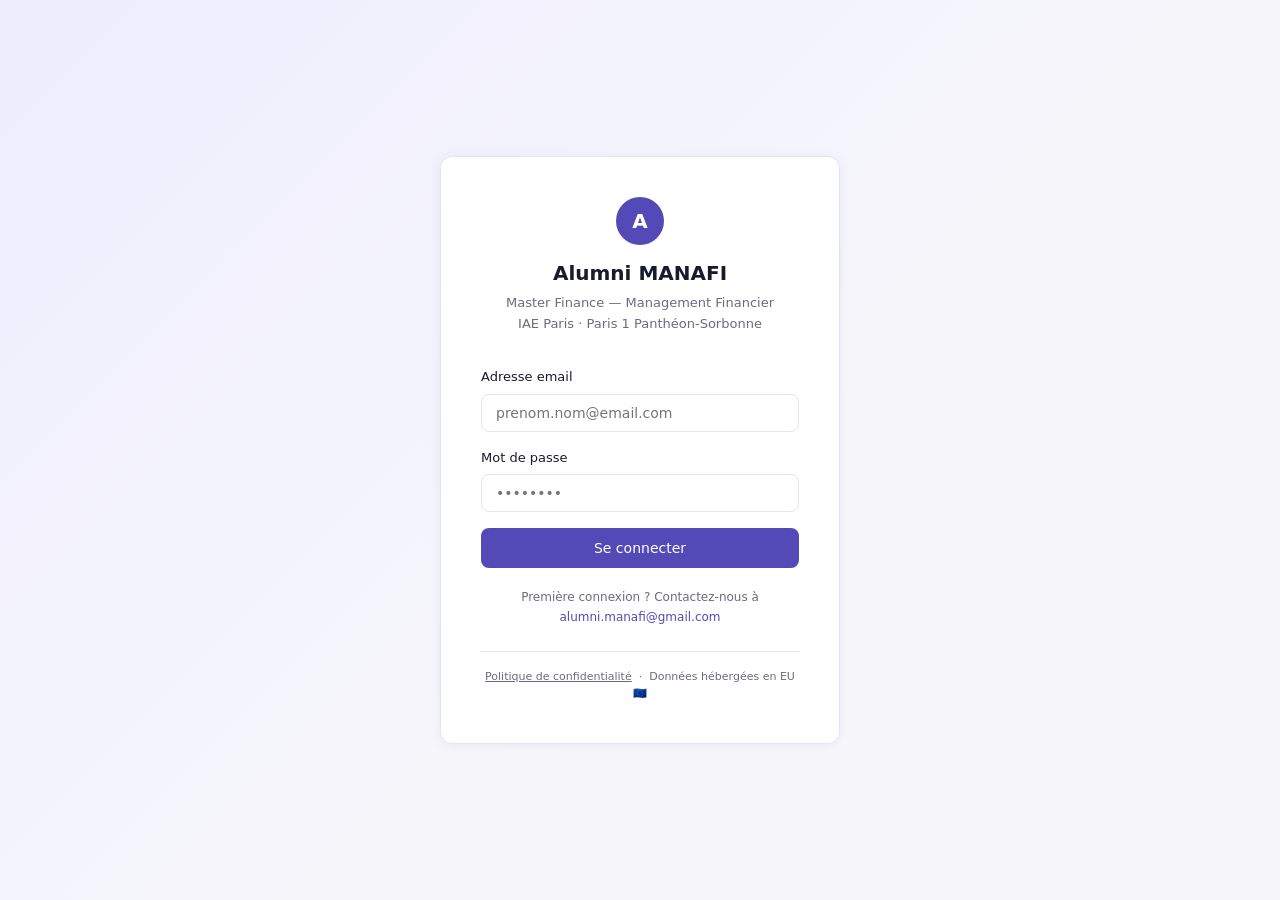
==== annuaire.html @ 84d00b67 "Refactor alumni filtering logic for status check" ====
<!DOCTYPE html>
<html lang="fr">
<head>
  <meta charset="UTF-8" />
  <meta name="viewport" content="width=device-width, initial-scale=1.0" />
  <title>Annuaire — Alumni MANAFI</title>
  <link rel="stylesheet" href="style.css" />
  <script src="config.js"></script>
  <script src="auth.js"></script>
</head>
<body>
  <div id="nav-container"></div>

  <div class="container">
    <div class="page-header" style="display:flex;justify-content:space-between;align-items:flex-start;flex-wrap:wrap;gap:12px;">
      <div>
        <h1>Annuaire alumni</h1>
        <p>Master Finance — Management Financier · IAE Paris</p>
      </div>
    </div>

    <div class="stats-row" id="stats-row">
      <div class="stat-card"><div class="stat-num" id="stat-total">—</div><div class="stat-label">Alumni</div></div>
      <div class="stat-card"><div class="stat-num" id="stat-promos">—</div><div class="stat-label">Promotions</div></div>
      <div class="stat-card"><div class="stat-num" id="stat-pays">—</div><div class="stat-label">Pays</div></div>
      <div class="stat-card"><div class="stat-num" id="stat-secteurs">—</div><div class="stat-label">Secteurs</div></div>
    </div>

    <div class="search-row">
      <input class="search-input" id="search" placeholder="Rechercher par nom, entreprise, poste…" oninput="filterAlumni()" />
      <select class="search-input" id="filter-promo" onchange="filterAlumni()" style="max-width:160px;">
        <option value="">Toutes les promos</option>
      </select>
      <select class="search-input" id="filter-secteur" onchange="filterAlumni()" style="max-width:180px;">
        <option value="">Tous les secteurs</option>
      </select>
    </div>

    <div class="grid-3" id="alumni-grid">
      <div class="loading">Chargement de l'annuaire…</div>
    </div>
  </div>

  <script>
    let allAlumni = [];

    async function init() {
      const user = await checkAuth();
      if (!user) return;

      document.getElementById('nav-container').innerHTML = renderNav('annuaire.html', user.email);

      try {
        const data = await baserowGet(CONFIG.TABLE_ALUMNI, '');
allAlumni = (data.results || []).filter(a => {
  const status = Array.isArray(a['Status']) ? a['Status'][0]?.value : a['Status']?.value;
  return a['RGPD'] === true && status === 'Actif';
});
        renderStats();
        renderFilters();
        renderAlumni(allAlumni);
      } catch (e) {
        document.getElementById('alumni-grid').innerHTML = '<div class="empty"><h3>Erreur de chargement</h3><p>Vérifiez votre connexion.</p></div>';
      }
    }

    function renderStats() {
      document.getElementById('stat-total').textContent = allAlumni.length;
      const promos = new Set(allAlumni.map(a => a['Promotion']).filter(Boolean));
      const pays = new Set(allAlumni.map(a => a['Ville / Pays']).filter(Boolean));
      const secteurs = new Set(allAlumni.map(a => a['Secteur']).filter(Boolean));
      document.getElementById('stat-promos').textContent = promos.size;
      document.getElementById('stat-pays').textContent = pays.size;
      document.getElementById('stat-secteurs').textContent = secteurs.size;
    }

    function renderFilters() {
      const promos = [...new Set(allAlumni.map(a => a['Promotion']).filter(Boolean))].sort((a,b) => b-a);
      const secteurs = [...new Set(allAlumni.map(a => a['Secteur']).filter(Boolean))].sort();
      const promoSel = document.getElementById('filter-promo');
      promos.forEach(p => { const o = document.createElement('option'); o.value = p; o.textContent = `Promo ${p}`; promoSel.appendChild(o); });
      const sectSel = document.getElementById('filter-secteur');
      secteurs.forEach(s => { const o = document.createElement('option'); o.value = s; o.textContent = s; sectSel.appendChild(o); });
    }

    function filterAlumni() {
      const q = document.getElementById('search').value.toLowerCase();
      const promo = document.getElementById('filter-promo').value;
      const secteur = document.getElementById('filter-secteur').value;
      const filtered = allAlumni.filter(a => {
        const matchQ = !q || [a['Prénom'], a['NOM'], a['Entreprise'], a['Poste'], a['Ville / Pays']].join(' ').toLowerCase().includes(q);
        const matchPromo = !promo || String(a['Promotion']) === String(promo);
        const matchSecteur = !secteur || a['Secteur'] === secteur;
        return matchQ && matchPromo && matchSecteur;
      });
      renderAlumni(filtered);
    }

    function renderAlumni(list) {
      const grid = document.getElementById('alumni-grid');
      if (!list.length) {
        grid.innerHTML = '<div class="empty"><h3>Aucun alumni trouvé</h3><p>Modifiez votre recherche.</p></div>';
        return;
      }
      grid.innerHTML = list.map(a => {
        const initials = getInitials(a['Prénom'], a['NOM']);
        const color = getAvatarColor(initials);
        const promoTag = a['Promotion'] ? `<span class="tag tag-purple">Promo ${a['Promotion']}</span>` : '';
        const secteurTag = a['Secteur'] ? `<span class="tag tag-blue">${a['Secteur']}</span>` : '';
        return `
          <div class="card alumni-card" onclick="window.location.href='profil.html?id=${a['id']}'">
            <div style="display:flex;align-items:center;gap:12px;">
              <div class="avatar" style="width:48px;height:48px;font-size:15px;background:${color.bg};color:${color.color};">${initials}</div>
              <div>
                <div class="alumni-name">${a['Prénom'] || ''} ${a['NOM'] || ''}</div>
                <div class="alumni-meta">${a['Poste'] || ''}${a['Entreprise'] ? ' · ' + a['Entreprise'] : ''}</div>
              </div>
            </div>
            <div class="alumni-meta">${a['Ville / Pays'] || ''}</div>
            <div style="display:flex;flex-wrap:wrap;gap:5px;">${promoTag}${secteurTag}</div>
          </div>
        `;
      }).join('');
    }

    init();
  </script>
</body>
</html>
---- style.css ----
/* ── Reset & Base ── */
*, *::before, *::after { box-sizing: border-box; margin: 0; padding: 0; }
:root {
  --purple: #534AB7;
  --purple-light: #EEEDFE;
  --purple-dark: #3C3489;
  --green: #1D9E75;
  --green-light: #E1F5EE;
  --text: #1A1A2E;
  --text-secondary: #6B6B80;
  --border: #E5E5EF;
  --bg: #F7F7FB;
  --white: #FFFFFF;
  --radius: 12px;
  --radius-sm: 8px;
  --shadow: 0 2px 12px rgba(83,74,183,0.08);
  --shadow-md: 0 4px 24px rgba(83,74,183,0.13);
}
html { font-size: 16px; }
body {
  font-family: 'Inter', system-ui, -apple-system, sans-serif;
  background: var(--bg);
  color: var(--text);
  min-height: 100vh;
  line-height: 1.6;
}

/* ── Nav ── */
nav {
  background: var(--white);
  border-bottom: 1px solid var(--border);
  padding: 0 32px;
  display: flex;
  align-items: center;
  justify-content: space-between;
  height: 60px;
  position: sticky;
  top: 0;
  z-index: 100;
  box-shadow: var(--shadow);
}
.nav-logo {
  display: flex;
  align-items: center;
  gap: 10px;
  font-weight: 600;
  font-size: 15px;
  color: var(--text);
  text-decoration: none;
}
.nav-dot {
  width: 10px; height: 10px;
  border-radius: 50%;
  background: var(--purple);
}
.nav-links { display: flex; gap: 4px; align-items: center; }
.nav-links a {
  padding: 6px 14px;
  border-radius: var(--radius-sm);
  font-size: 13px;
  color: var(--text-secondary);
  text-decoration: none;
  font-weight: 500;
  transition: all .15s;
}
.nav-links a:hover, .nav-links a.active {
  background: var(--purple-light);
  color: var(--purple);
}
.nav-user {
  display: flex;
  align-items: center;
  gap: 10px;
  font-size: 13px;
  font-weight: 500;
}
.avatar {
  width: 34px; height: 34px;
  border-radius: 50%;
  background: var(--purple-light);
  color: var(--purple);
  display: flex;
  align-items: center;
  justify-content: center;
  font-size: 12px;
  font-weight: 600;
  flex-shrink: 0;
}
.btn-logout {
  padding: 6px 14px;
  border: 1px solid var(--border);
  border-radius: var(--radius-sm);
  background: none;
  font-size: 12px;
  cursor: pointer;
  color: var(--text-secondary);
  font-family: inherit;
  transition: all .15s;
}
.btn-logout:hover { background: var(--bg); color: var(--text); }

/* ── Page container ── */
.container { max-width: 1100px; margin: 0 auto; padding: 32px 24px; }
.page-header { margin-bottom: 28px; }
.page-header h1 { font-size: 22px; font-weight: 600; }
.page-header p { font-size: 14px; color: var(--text-secondary); margin-top: 4px; }

/* ── Buttons ── */
.btn {
  display: inline-flex;
  align-items: center;
  gap: 6px;
  padding: 9px 20px;
  border-radius: var(--radius-sm);
  font-size: 13px;
  font-weight: 500;
  cursor: pointer;
  border: none;
  font-family: inherit;
  transition: all .15s;
  text-decoration: none;
}
.btn-primary { background: var(--purple); color: white; }
.btn-primary:hover { background: var(--purple-dark); }
.btn-secondary { background: var(--white); color: var(--text); border: 1px solid var(--border); }
.btn-secondary:hover { background: var(--bg); }
.btn-sm { padding: 6px 14px; font-size: 12px; }

/* ── Cards ── */
.card {
  background: var(--white);
  border: 1px solid var(--border);
  border-radius: var(--radius);
  padding: 20px;
  box-shadow: var(--shadow);
}

/* ── Grid ── */
.grid-3 { display: grid; grid-template-columns: repeat(auto-fill, minmax(200px, 1fr)); gap: 16px; }
.grid-2 { display: grid; grid-template-columns: repeat(auto-fill, minmax(300px, 1fr)); gap: 16px; }

/* ── Tags ── */
.tag {
  display: inline-block;
  padding: 2px 10px;
  border-radius: 20px;
  font-size: 11px;
  font-weight: 500;
}
.tag-purple { background: var(--purple-light); color: var(--purple); }
.tag-green { background: var(--green-light); color: var(--green); }
.tag-amber { background: #FAEEDA; color: #633806; }
.tag-coral { background: #FAECE7; color: #712B13; }
.tag-blue { background: #E6F1FB; color: #0C447C; }

/* ── Search bar ── */
.search-row {
  display: flex;
  gap: 10px;
  margin-bottom: 24px;
  flex-wrap: wrap;
}
.search-input {
  flex: 1;
  min-width: 200px;
  padding: 9px 14px;
  border: 1px solid var(--border);
  border-radius: var(--radius-sm);
  font-size: 13px;
  font-family: inherit;
  background: var(--white);
  color: var(--text);
  outline: none;
  transition: border-color .15s;
}
.search-input:focus { border-color: var(--purple); }
select.search-input { cursor: pointer; }

/* ── Alumni card ── */
.alumni-card {
  display: flex;
  flex-direction: column;
  gap: 10px;
  cursor: pointer;
  transition: transform .15s, box-shadow .15s;
}
.alumni-card:hover { transform: translateY(-2px); box-shadow: var(--shadow-md); }
.alumni-card .avatar { width: 48px; height: 48px; font-size: 15px; }
.alumni-name { font-size: 14px; font-weight: 600; }
.alumni-meta { font-size: 12px; color: var(--text-secondary); }

/* ── Job card ── */
.job-card { display: flex; flex-direction: column; gap: 10px; }
.job-title { font-size: 15px; font-weight: 600; }
.job-company { font-size: 13px; color: var(--text-secondary); }
.job-footer { display: flex; justify-content: space-between; align-items: center; margin-top: 4px; }

/* ── Event card ── */
.event-card { display: flex; gap: 16px; }
.event-date {
  min-width: 52px; height: 60px;
  background: var(--purple-light);
  border-radius: var(--radius-sm);
  display: flex; flex-direction: column;
  align-items: center; justify-content: center;
}
.event-day { font-size: 20px; font-weight: 700; color: var(--purple); line-height: 1; }
.event-month { font-size: 10px; color: var(--purple); font-weight: 600; text-transform: uppercase; letter-spacing: 0.5px; }
.event-info { flex: 1; }
.event-name { font-size: 14px; font-weight: 600; }
.event-sub { font-size: 12px; color: var(--text-secondary); margin-top: 3px; }

/* ── Stats ── */
.stats-row { display: grid; grid-template-columns: repeat(auto-fill, minmax(140px, 1fr)); gap: 12px; margin-bottom: 28px; }
.stat-card { background: var(--white); border: 1px solid var(--border); border-radius: var(--radius); padding: 16px; text-align: center; }
.stat-num { font-size: 26px; font-weight: 700; color: var(--purple); }
.stat-label { font-size: 12px; color: var(--text-secondary); margin-top: 2px; }

/* ── Loading / Empty ── */
.loading { text-align: center; padding: 48px; color: var(--text-secondary); font-size: 14px; }
.empty { text-align: center; padding: 48px; color: var(--text-secondary); }
.empty h3 { font-size: 16px; font-weight: 500; margin-bottom: 6px; }

/* ── Alert ── */
.alert { padding: 12px 16px; border-radius: var(--radius-sm); font-size: 13px; margin-bottom: 16px; }
.alert-error { background: #FCEBEB; color: #A32D2D; border: 1px solid #F5C6C6; }
.alert-success { background: var(--green-light); color: #085041; border: 1px solid #9FE1CB; }

/* ── Profile page ── */
.profile-hero { display: flex; gap: 24px; align-items: flex-start; margin-bottom: 28px; flex-wrap: wrap; }
.profile-avatar { width: 80px; height: 80px; border-radius: 50%; font-size: 24px; font-weight: 700; background: var(--purple-light); color: var(--purple); display: flex; align-items: center; justify-content: center; flex-shrink: 0; }
.profile-info h1 { font-size: 22px; font-weight: 700; }
.profile-info p { font-size: 14px; color: var(--text-secondary); margin-top: 4px; }
.profile-tags { display: flex; gap: 6px; flex-wrap: wrap; margin-top: 10px; }

/* ── Login page ── */
.login-wrap {
  min-height: 100vh;
  display: flex;
  align-items: center;
  justify-content: center;
  background: linear-gradient(135deg, var(--purple-light) 0%, var(--bg) 60%);
}
.login-card { width: 100%; max-width: 400px; padding: 40px; }
.login-logo { text-align: center; margin-bottom: 32px; }
.login-logo h1 { font-size: 20px; font-weight: 700; margin-top: 12px; }
.login-logo p { font-size: 13px; color: var(--text-secondary); margin-top: 4px; }
.form-group { margin-bottom: 16px; }
.form-group label { display: block; font-size: 13px; font-weight: 500; margin-bottom: 6px; }
.form-group input {
  width: 100%;
  padding: 10px 14px;
  border: 1px solid var(--border);
  border-radius: var(--radius-sm);
  font-size: 14px;
  font-family: inherit;
  outline: none;
  transition: border-color .15s;
}
.form-group input:focus { border-color: var(--purple); }
.btn-full { width: 100%; justify-content: center; padding: 12px; font-size: 14px; }
.login-footer { text-align: center; font-size: 12px; color: var(--text-secondary); margin-top: 20px; }
.login-footer a { color: var(--purple); text-decoration: none; }

/* ── Textarea ── */
textarea {
  width: 100%;
  padding: 10px 14px;
  border: 1px solid var(--border);
  border-radius: var(--radius-sm);
  font-size: 13px;
  font-family: inherit;
  resize: vertical;
  outline: none;
  transition: border-color .15s;
}
textarea:focus { border-color: var(--purple); }

/* ── Responsive ── */
@media (max-width: 640px) {
  nav { padding: 0 16px; }
  .nav-links a { padding: 6px 8px; font-size: 12px; }
  .container { padding: 20px 16px; }
  .grid-3, .grid-2 { grid-template-columns: 1fr; }
  .stats-row { grid-template-columns: repeat(2, 1fr); }
}
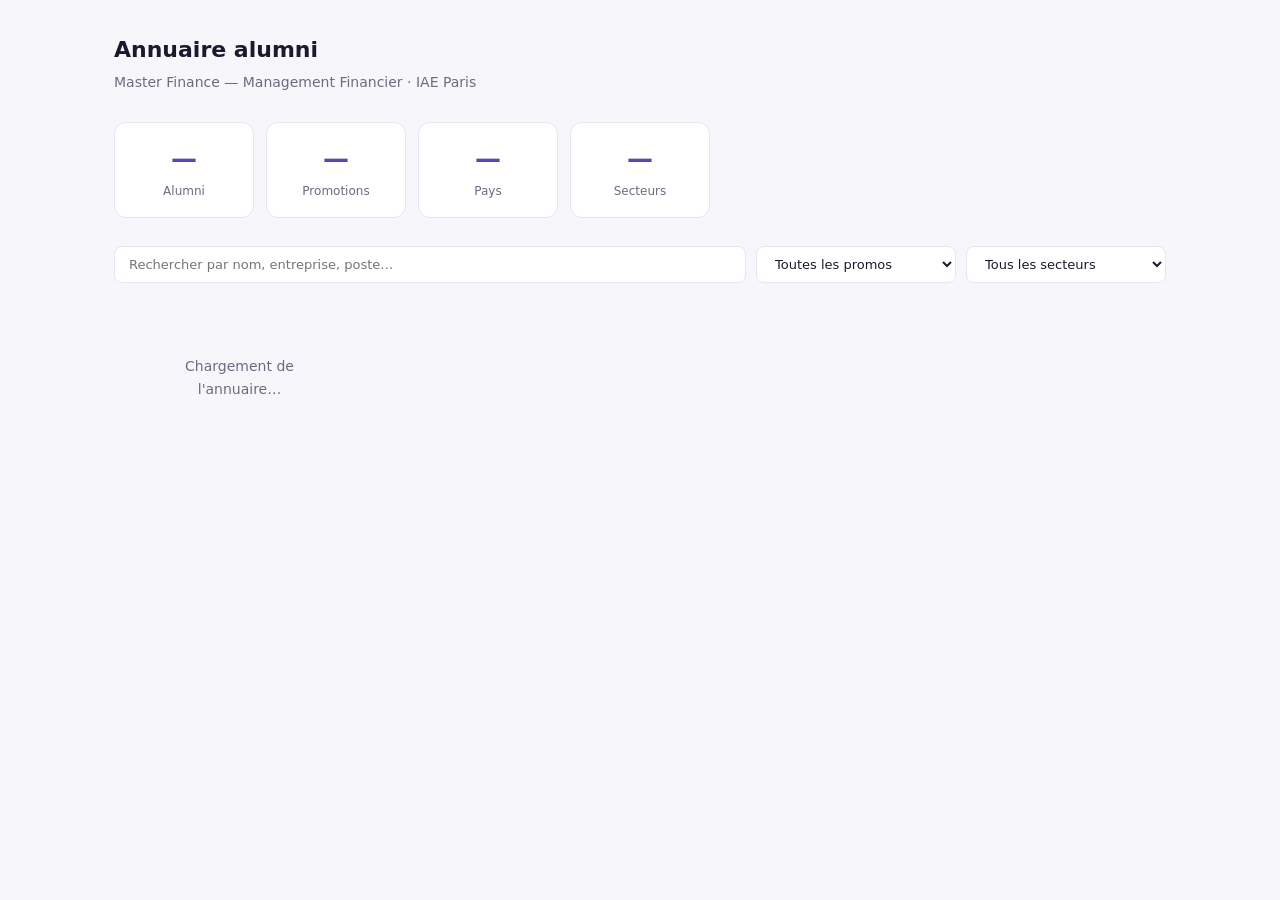
==== commit 24680d66: "Update script tag in annuaire.html" ====
--- a/annuaire.html
+++ b/annuaire.html
@@ -124,6 +124,6 @@
     }
 
     init();
-  </script>
+   <script>/* v3 */
 </body>
 </html>
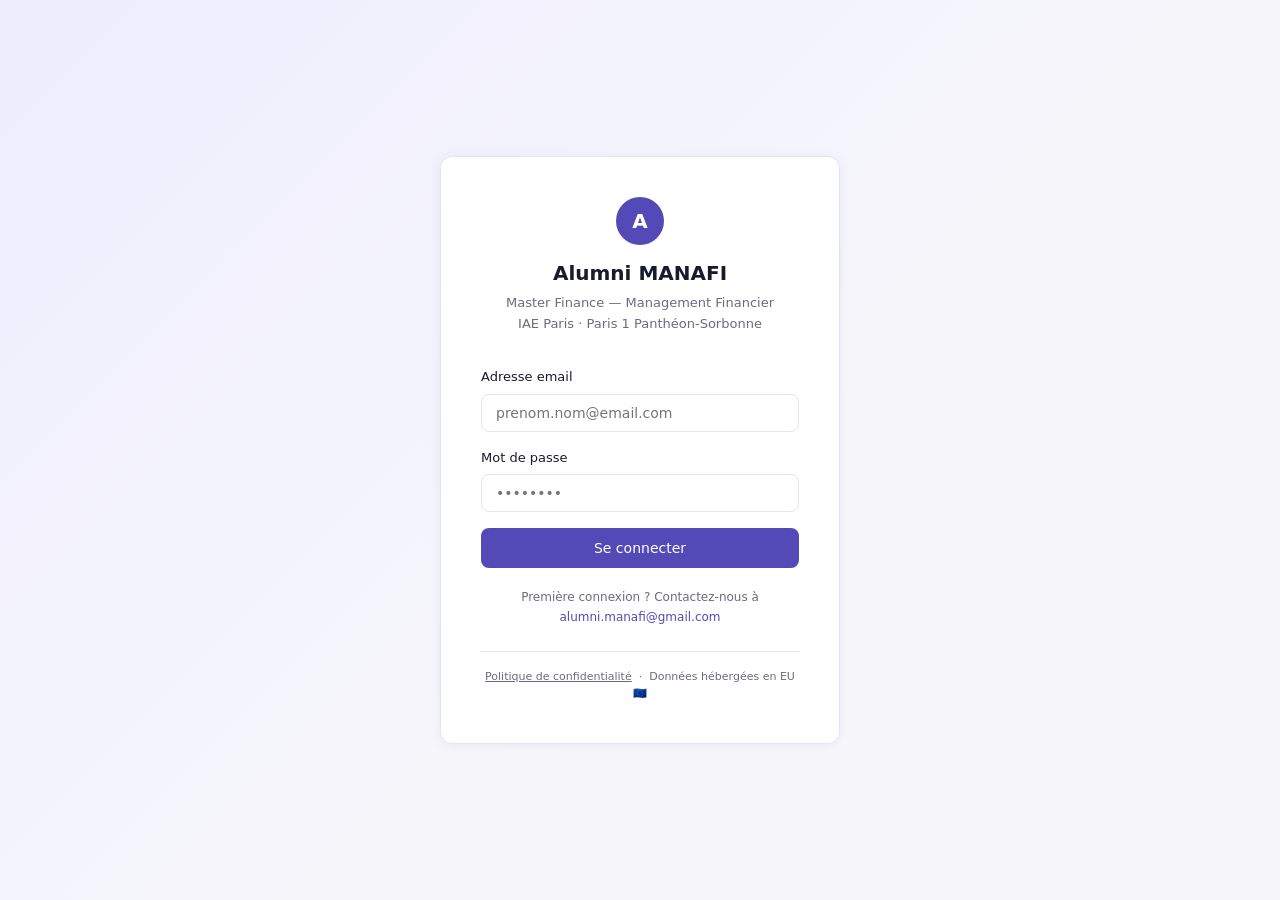
==== commit 88803ac2: "Update script references and alumni filtering logic" ====
--- a/annuaire.html
+++ b/annuaire.html
@@ -5,8 +5,8 @@
   <meta name="viewport" content="width=device-width, initial-scale=1.0" />
   <title>Annuaire — Alumni MANAFI</title>
   <link rel="stylesheet" href="style.css" />
-  <script src="config.js"></script>
-  <script src="auth.js"></script>
+  <script src="config.js?v=3"></script>
+  <script src="auth.js?v=3"></script>
 </head>
 <body>
   <div id="nav-container"></div>
@@ -52,10 +52,10 @@
 
       try {
         const data = await baserowGet(CONFIG.TABLE_ALUMNI, '');
-allAlumni = (data.results || []).filter(a => {
-  const status = Array.isArray(a['Status']) ? a['Status'][0]?.value : a['Status']?.value;
-  return a['RGPD'] === true && status === 'Actif';
-});
+        allAlumni = (data.results || []).filter(a => {
+          const status = Array.isArray(a['Status']) ? a['Status'][0]?.value : a['Status']?.value;
+          return a['RGPD'] === true && status === 'Actif';
+        });
         renderStats();
         renderFilters();
         renderAlumni(allAlumni);
@@ -66,7 +66,7 @@
 
     function renderStats() {
       document.getElementById('stat-total').textContent = allAlumni.length;
-      const promos = new Set(allAlumni.map(a => a['Promotion']).filter(Boolean));
+      const promos = new Set(allAlumni.map(a => a['Diplomé(e)']).filter(Boolean));
       const pays = new Set(allAlumni.map(a => a['Ville / Pays']).filter(Boolean));
       const secteurs = new Set(allAlumni.map(a => a['Secteur']).filter(Boolean));
       document.getElementById('stat-promos').textContent = promos.size;
@@ -75,7 +75,7 @@
     }
 
     function renderFilters() {
-      const promos = [...new Set(allAlumni.map(a => a['Promotion']).filter(Boolean))].sort((a,b) => b-a);
+      const promos = [...new Set(allAlumni.map(a => a['Diplomé(e)']).filter(Boolean))].sort((a,b) => b-a);
       const secteurs = [...new Set(allAlumni.map(a => a['Secteur']).filter(Boolean))].sort();
       const promoSel = document.getElementById('filter-promo');
       promos.forEach(p => { const o = document.createElement('option'); o.value = p; o.textContent = `Promo ${p}`; promoSel.appendChild(o); });
@@ -89,7 +89,7 @@
       const secteur = document.getElementById('filter-secteur').value;
       const filtered = allAlumni.filter(a => {
         const matchQ = !q || [a['Prénom'], a['NOM'], a['Entreprise'], a['Poste'], a['Ville / Pays']].join(' ').toLowerCase().includes(q);
-        const matchPromo = !promo || String(a['Promotion']) === String(promo);
+        const matchPromo = !promo || String(a['Diplomé(e)']) === String(promo);
         const matchSecteur = !secteur || a['Secteur'] === secteur;
         return matchQ && matchPromo && matchSecteur;
       });
@@ -105,7 +105,7 @@
       grid.innerHTML = list.map(a => {
         const initials = getInitials(a['Prénom'], a['NOM']);
         const color = getAvatarColor(initials);
-        const promoTag = a['Promotion'] ? `<span class="tag tag-purple">Promo ${a['Promotion']}</span>` : '';
+        const promoTag = a['Diplomé(e)'] ? `<span class="tag tag-purple">Promo ${a['Diplomé(e)']}</span>` : '';
         const secteurTag = a['Secteur'] ? `<span class="tag tag-blue">${a['Secteur']}</span>` : '';
         return `
           <div class="card alumni-card" onclick="window.location.href='profil.html?id=${a['id']}'">
@@ -124,6 +124,6 @@
     }
 
     init();
-   <script>/* v3 */
+  </script>
 </body>
 </html>
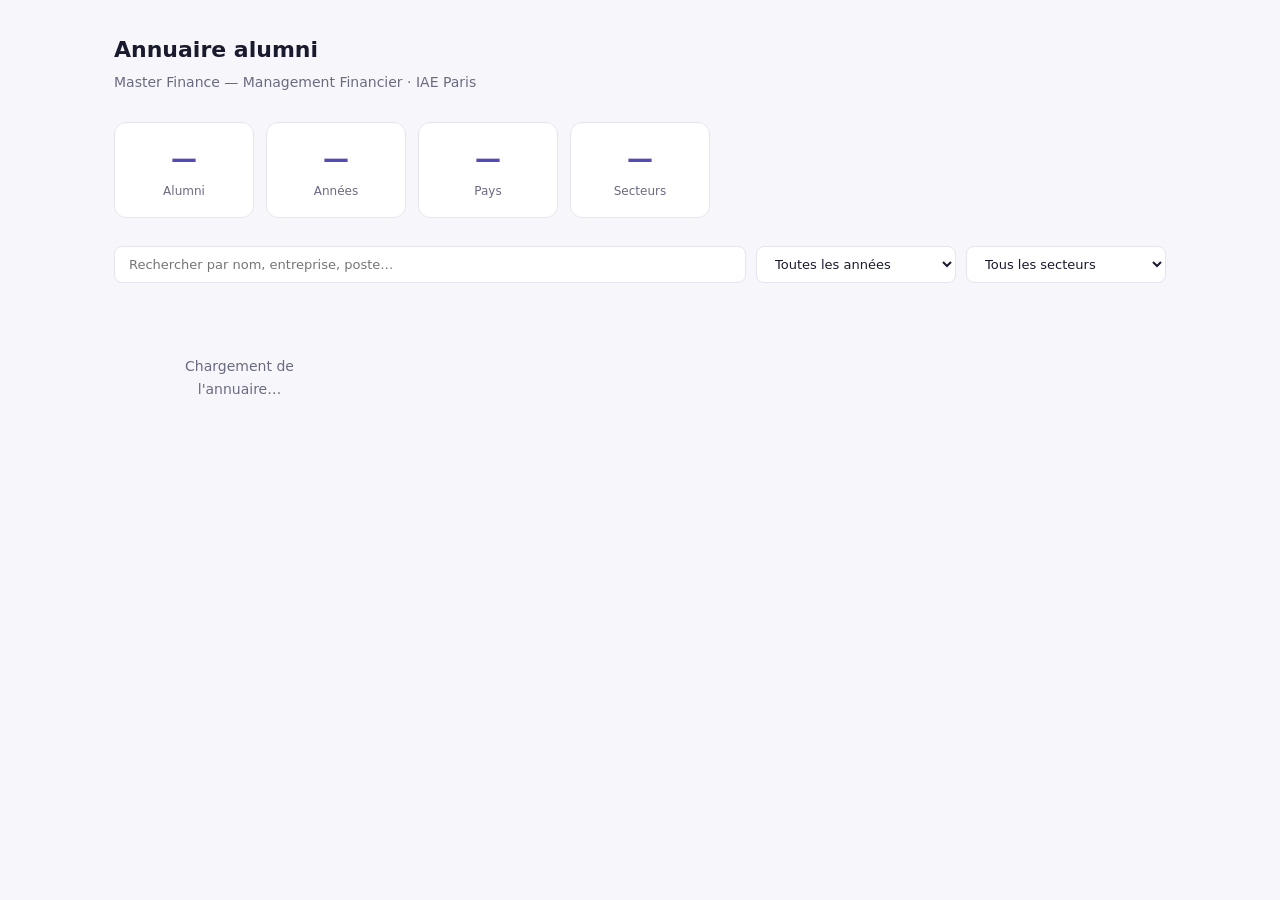
==== commit 40066a4b: "Update stylesheet and filter options in annuaire.html" ====
--- a/annuaire.html
+++ b/annuaire.html
@@ -4,7 +4,7 @@
   <meta charset="UTF-8" />
   <meta name="viewport" content="width=device-width, initial-scale=1.0" />
   <title>Annuaire — Alumni MANAFI</title>
-  <link rel="stylesheet" href="style.css" />
+  <link rel="stylesheet" href="style.css?v=3" />
   <script src="config.js?v=3"></script>
   <script src="auth.js?v=3"></script>
 </head>
@@ -21,15 +21,15 @@
 
     <div class="stats-row" id="stats-row">
       <div class="stat-card"><div class="stat-num" id="stat-total">—</div><div class="stat-label">Alumni</div></div>
-      <div class="stat-card"><div class="stat-num" id="stat-promos">—</div><div class="stat-label">Promotions</div></div>
+      <div class="stat-card"><div class="stat-num" id="stat-diplomes">—</div><div class="stat-label">Années</div></div>
       <div class="stat-card"><div class="stat-num" id="stat-pays">—</div><div class="stat-label">Pays</div></div>
       <div class="stat-card"><div class="stat-num" id="stat-secteurs">—</div><div class="stat-label">Secteurs</div></div>
     </div>
 
     <div class="search-row">
       <input class="search-input" id="search" placeholder="Rechercher par nom, entreprise, poste…" oninput="filterAlumni()" />
-      <select class="search-input" id="filter-promo" onchange="filterAlumni()" style="max-width:160px;">
-        <option value="">Toutes les promos</option>
+      <select class="search-input" id="filter-diplome" onchange="filterAlumni()" style="max-width:180px;">
+        <option value="">Toutes les années</option>
       </select>
       <select class="search-input" id="filter-secteur" onchange="filterAlumni()" style="max-width:180px;">
         <option value="">Tous les secteurs</option>
@@ -53,77 +53,3 @@
       try {
         const data = await baserowGet(CONFIG.TABLE_ALUMNI, '');
         allAlumni = (data.results || []).filter(a => {
-          const status = Array.isArray(a['Status']) ? a['Status'][0]?.value : a['Status']?.value;
-          return a['RGPD'] === true && status === 'Actif';
-        });
-        renderStats();
-        renderFilters();
-        renderAlumni(allAlumni);
-      } catch (e) {
-        document.getElementById('alumni-grid').innerHTML = '<div class="empty"><h3>Erreur de chargement</h3><p>Vérifiez votre connexion.</p></div>';
-      }
-    }
-
-    function renderStats() {
-      document.getElementById('stat-total').textContent = allAlumni.length;
-      const promos = new Set(allAlumni.map(a => a['Diplomé(e)']).filter(Boolean));
-      const pays = new Set(allAlumni.map(a => a['Ville / Pays']).filter(Boolean));
-      const secteurs = new Set(allAlumni.map(a => a['Secteur']).filter(Boolean));
-      document.getElementById('stat-promos').textContent = promos.size;
-      document.getElementById('stat-pays').textContent = pays.size;
-      document.getElementById('stat-secteurs').textContent = secteurs.size;
-    }
-
-    function renderFilters() {
-      const promos = [...new Set(allAlumni.map(a => a['Diplomé(e)']).filter(Boolean))].sort((a,b) => b-a);
-      const secteurs = [...new Set(allAlumni.map(a => a['Secteur']).filter(Boolean))].sort();
-      const promoSel = document.getElementById('filter-promo');
-      promos.forEach(p => { const o = document.createElement('option'); o.value = p; o.textContent = `Promo ${p}`; promoSel.appendChild(o); });
-      const sectSel = document.getElementById('filter-secteur');
-      secteurs.forEach(s => { const o = document.createElement('option'); o.value = s; o.textContent = s; sectSel.appendChild(o); });
-    }
-
-    function filterAlumni() {
-      const q = document.getElementById('search').value.toLowerCase();
-      const promo = document.getElementById('filter-promo').value;
-      const secteur = document.getElementById('filter-secteur').value;
-      const filtered = allAlumni.filter(a => {
-        const matchQ = !q || [a['Prénom'], a['NOM'], a['Entreprise'], a['Poste'], a['Ville / Pays']].join(' ').toLowerCase().includes(q);
-        const matchPromo = !promo || String(a['Diplomé(e)']) === String(promo);
-        const matchSecteur = !secteur || a['Secteur'] === secteur;
-        return matchQ && matchPromo && matchSecteur;
-      });
-      renderAlumni(filtered);
-    }
-
-    function renderAlumni(list) {
-      const grid = document.getElementById('alumni-grid');
-      if (!list.length) {
-        grid.innerHTML = '<div class="empty"><h3>Aucun alumni trouvé</h3><p>Modifiez votre recherche.</p></div>';
-        return;
-      }
-      grid.innerHTML = list.map(a => {
-        const initials = getInitials(a['Prénom'], a['NOM']);
-        const color = getAvatarColor(initials);
-        const promoTag = a['Diplomé(e)'] ? `<span class="tag tag-purple">Promo ${a['Diplomé(e)']}</span>` : '';
-        const secteurTag = a['Secteur'] ? `<span class="tag tag-blue">${a['Secteur']}</span>` : '';
-        return `
-          <div class="card alumni-card" onclick="window.location.href='profil.html?id=${a['id']}'">
-            <div style="display:flex;align-items:center;gap:12px;">
-              <div class="avatar" style="width:48px;height:48px;font-size:15px;background:${color.bg};color:${color.color};">${initials}</div>
-              <div>
-                <div class="alumni-name">${a['Prénom'] || ''} ${a['NOM'] || ''}</div>
-                <div class="alumni-meta">${a['Poste'] || ''}${a['Entreprise'] ? ' · ' + a['Entreprise'] : ''}</div>
-              </div>
-            </div>
-            <div class="alumni-meta">${a['Ville / Pays'] || ''}</div>
-            <div style="display:flex;flex-wrap:wrap;gap:5px;">${promoTag}${secteurTag}</div>
-          </div>
-        `;
-      }).join('');
-    }
-
-    init();
-  </script>
-</body>
-</html>
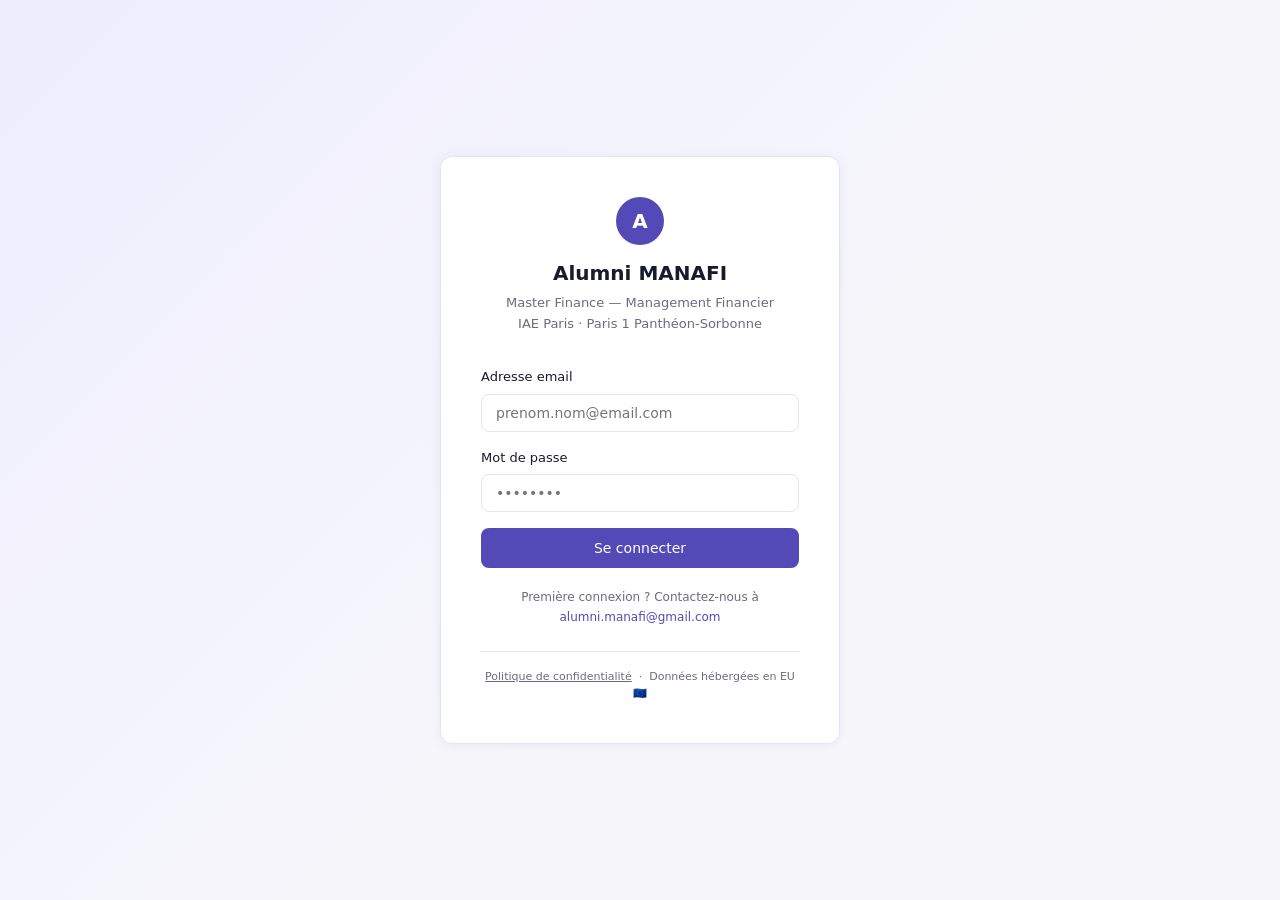
==== commit 3958fe46: "Refactor alumni directory HTML structure" ====
--- a/annuaire.html
+++ b/annuaire.html
@@ -10,7 +10,6 @@
 </head>
 <body>
   <div id="nav-container"></div>
-
   <div class="container">
     <div class="page-header" style="display:flex;justify-content:space-between;align-items:flex-start;flex-wrap:wrap;gap:12px;">
       <div>
@@ -18,14 +17,12 @@
         <p>Master Finance — Management Financier · IAE Paris</p>
       </div>
     </div>
-
     <div class="stats-row" id="stats-row">
       <div class="stat-card"><div class="stat-num" id="stat-total">—</div><div class="stat-label">Alumni</div></div>
       <div class="stat-card"><div class="stat-num" id="stat-diplomes">—</div><div class="stat-label">Années</div></div>
       <div class="stat-card"><div class="stat-num" id="stat-pays">—</div><div class="stat-label">Pays</div></div>
       <div class="stat-card"><div class="stat-num" id="stat-secteurs">—</div><div class="stat-label">Secteurs</div></div>
     </div>
-
     <div class="search-row">
       <input class="search-input" id="search" placeholder="Rechercher par nom, entreprise, poste…" oninput="filterAlumni()" />
       <select class="search-input" id="filter-diplome" onchange="filterAlumni()" style="max-width:180px;">
@@ -35,21 +32,85 @@
         <option value="">Tous les secteurs</option>
       </select>
     </div>
-
     <div class="grid-3" id="alumni-grid">
       <div class="loading">Chargement de l'annuaire…</div>
     </div>
   </div>
-
   <script>
     let allAlumni = [];
-
     async function init() {
       const user = await checkAuth();
       if (!user) return;
-
       document.getElementById('nav-container').innerHTML = renderNav('annuaire.html', user.email);
-
       try {
         const data = await baserowGet(CONFIG.TABLE_ALUMNI, '');
         allAlumni = (data.results || []).filter(a => {
+          const status = Array.isArray(a['Status']) ? a['Status'][0]?.value : a['Status']?.value;
+          return a['RGPD'] === true && status === 'Actif';
+        });
+        renderStats();
+        renderFilters();
+        renderAlumni(allAlumni);
+      } catch (e) {
+        document.getElementById('alumni-grid').innerHTML = '<div class="empty"><h3>Erreur de chargement</h3><p>Vérifiez votre connexion.</p></div>';
+      }
+    }
+    function renderStats() {
+      document.getElementById('stat-total').textContent = allAlumni.length;
+      const diplomes = new Set(allAlumni.map(a => a['Diplomé(e)']).filter(Boolean));
+      const pays = new Set(allAlumni.map(a => a['Ville / Pays']).filter(Boolean));
+      const secteurs = new Set(allAlumni.map(a => a['Secteur']).filter(Boolean));
+      document.getElementById('stat-diplomes').textContent = diplomes.size;
+      document.getElementById('stat-pays').textContent = pays.size;
+      document.getElementById('stat-secteurs').textContent = secteurs.size;
+    }
+    function renderFilters() {
+      const diplomes = [...new Set(allAlumni.map(a => a['Diplomé(e)']).filter(Boolean))].sort((a,b) => b-a);
+      const secteurs = [...new Set(allAlumni.map(a => a['Secteur']).filter(Boolean))].sort();
+      const diplomeSel = document.getElementById('filter-diplome');
+      diplomes.forEach(p => { const o = document.createElement('option'); o.value = p; o.textContent = `Diplomé(e) ${p}`; diplomeSel.appendChild(o); });
+      const sectSel = document.getElementById('filter-secteur');
+      secteurs.forEach(s => { const o = document.createElement('option'); o.value = s; o.textContent = s; sectSel.appendChild(o); });
+    }
+    function filterAlumni() {
+      const q = document.getElementById('search').value.toLowerCase();
+      const diplome = document.getElementById('filter-diplome').value;
+      const secteur = document.getElementById('filter-secteur').value;
+      const filtered = allAlumni.filter(a => {
+        const matchQ = !q || [a['Prénom'], a['NOM'], a['Entreprise'], a['Poste'], a['Ville / Pays']].join(' ').toLowerCase().includes(q);
+        const matchDiplome = !diplome || String(a['Diplomé(e)']) === String(diplome);
+        const matchSecteur = !secteur || a['Secteur'] === secteur;
+        return matchQ && matchDiplome && matchSecteur;
+      });
+      renderAlumni(filtered);
+    }
+    function renderAlumni(list) {
+      const grid = document.getElementById('alumni-grid');
+      if (!list.length) {
+        grid.innerHTML = '<div class="empty"><h3>Aucun alumni trouvé</h3><p>Modifiez votre recherche.</p></div>';
+        return;
+      }
+      grid.innerHTML = list.map(a => {
+        const initials = getInitials(a['Prénom'], a['NOM']);
+        const color = getAvatarColor(initials);
+        const diplomeTag = a['Diplomé(e)'] ? `<span class="tag tag-purple">Diplomé(e) ${a['Diplomé(e)']}</span>` : '';
+        const secteurTag = a['Secteur'] ? `<span class="tag tag-blue">${a['Secteur']}</span>` : '';
+        return `
+          <div class="card alumni-card" onclick="window.location.href='profil.html?id=${a['id']}'">
+            <div style="display:flex;align-items:center;gap:12px;">
+              <div class="avatar" style="width:48px;height:48px;font-size:15px;background:${color.bg};color:${color.color};">${initials}</div>
+              <div>
+                <div class="alumni-name">${a['Prénom'] || ''} ${a['NOM'] || ''}</div>
+                <div class="alumni-meta">${a['Poste'] || ''}${a['Entreprise'] ? ' · ' + a['Entreprise'] : ''}</div>
+              </div>
+            </div>
+            <div class="alumni-meta">${a['Ville / Pays'] || ''}</div>
+            <div style="display:flex;flex-wrap:wrap;gap:5px;">${diplomeTag}${secteurTag}</div>
+          </div>
+        `;
+      }).join('');
+    }
+    init();
+  </script>
+</body>
+</html>
